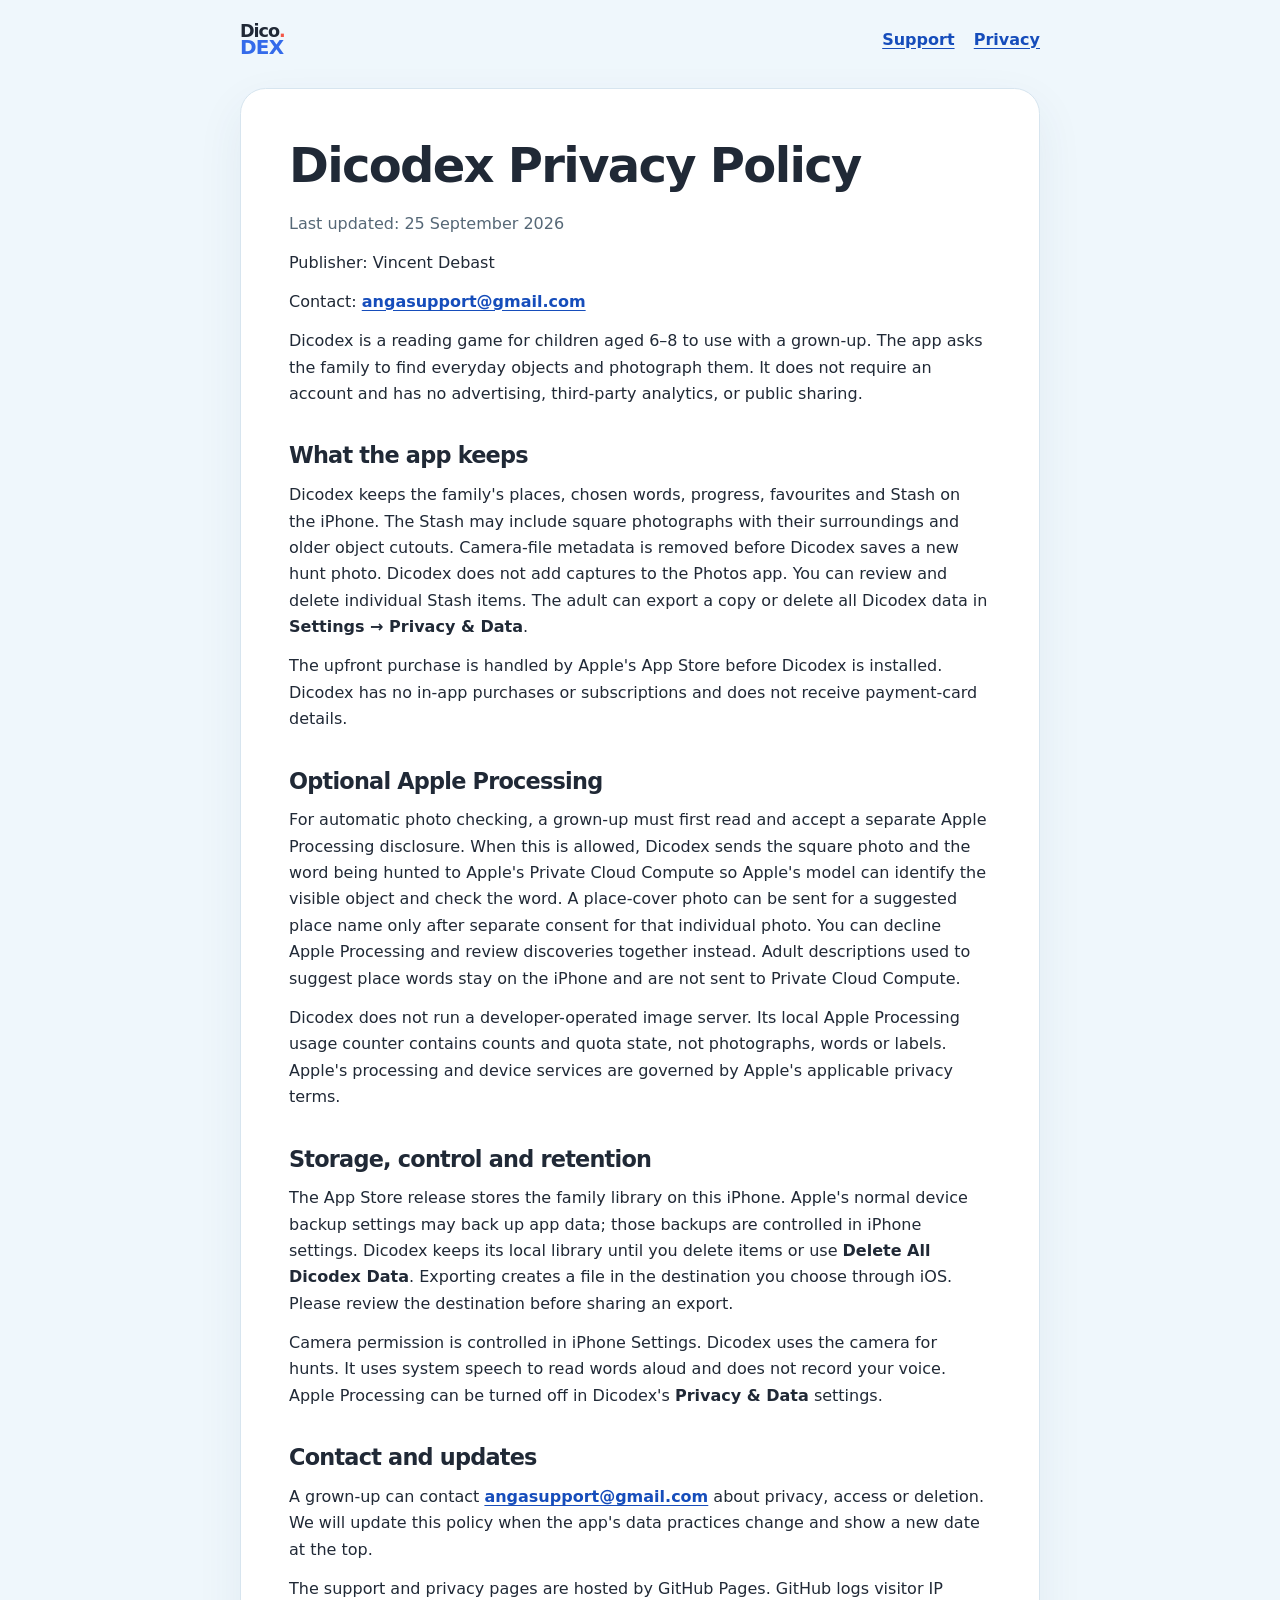
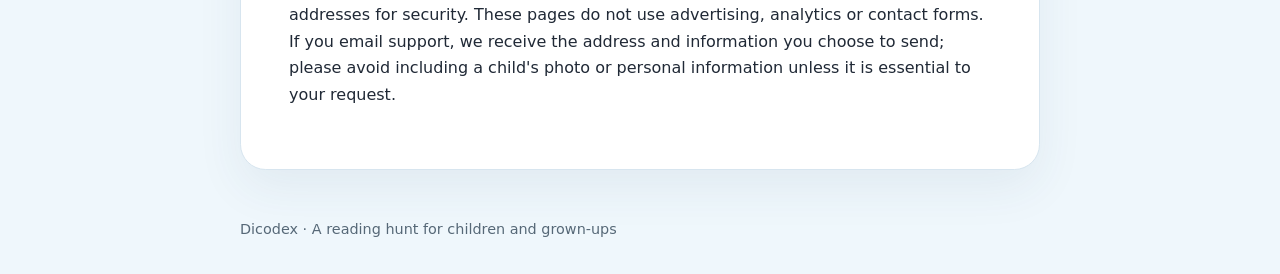
==== privacy/index.html @ 9e1d4e30 "Publish Dicodex support and privacy pages" ====
<!doctype html>
<html lang="en-GB">
<head>
  <meta charset="utf-8">
  <meta name="viewport" content="width=device-width, initial-scale=1">
  <meta name="color-scheme" content="light">
  <meta name="description" content="Privacy Policy for Dicodex, the children's reading hunt.">
  
  <title>Privacy Policy · Dicodex</title>
  <link rel="stylesheet" href="../site.css">
  <link rel="icon" type="image/png" href="../icon.png">
</head>
<body>
  <a class="skip" href="#main">Skip to content</a>
  
  <header class="header">
    <a class="brand" href="../" aria-label="Dicodex support home"><span>Dico<span class="dot">.</span></span><strong>DEX</strong></a>
    <nav aria-label="Pages"><a href="../">Support</a><a href="./">Privacy</a></nav>
  </header>
  <main id="main" class="paper"><h1 id="dicodex-privacy-policy">Dicodex Privacy Policy</h1>
<p>Last updated: 25 September 2026</p>
<p>Publisher: Vincent Debast</p>
<p>Contact: <strong><a
href="mailto:angasupport@gmail.com"><span>angasupport@gmail.com</span></a></strong></p>
<p>Dicodex is a reading game for children aged 6–8 to use with a
grown-up. The app asks the family to find everyday objects and
photograph them. It does not require an account and has no advertising,
third-party analytics, or public sharing.</p>
<h2 id="what-the-app-keeps">What the app keeps</h2>
<p>Dicodex keeps the family's places, chosen words, progress, favourites
and Stash on the iPhone. The Stash may include square photographs with
their surroundings and older object cutouts. Camera-file metadata is
removed before Dicodex saves a new hunt photo. Dicodex does not add
captures to the Photos app. You can review and delete individual Stash
items. The adult can export a copy or delete all Dicodex data in
<strong>Settings → Privacy &amp; Data</strong>.</p>
<p>The upfront purchase is handled by Apple's App Store before Dicodex
is installed. Dicodex has no in-app purchases or subscriptions and does
not receive payment-card details.</p>
<h2 id="optional-apple-processing">Optional Apple Processing</h2>
<p>For automatic photo checking, a grown-up must first read and accept a
separate Apple Processing disclosure. When this is allowed, Dicodex
sends the square photo and the word being hunted to Apple's Private
Cloud Compute so Apple's model can identify the visible object and check
the word. A place-cover photo can be sent for a suggested place name
only after separate consent for that individual photo. You can decline
Apple Processing and review discoveries together instead. Adult
descriptions used to suggest place words stay on the iPhone and are not
sent to Private Cloud Compute.</p>
<p>Dicodex does not run a developer-operated image server. Its local
Apple Processing usage counter contains counts and quota state, not
photographs, words or labels. Apple's processing and device services are
governed by Apple's applicable privacy terms.</p>
<h2 id="storage-control-and-retention">Storage, control and
retention</h2>
<p>The App Store release stores the family library on this iPhone.
Apple's normal device backup settings may back up app data; those
backups are controlled in iPhone settings. Dicodex keeps its local
library until you delete items or use <strong>Delete All Dicodex
Data</strong>. Exporting creates a file in the destination you choose
through iOS. Please review the destination before sharing an export.</p>
<p>Camera permission is controlled in iPhone Settings. Dicodex uses the
camera for hunts. It uses system speech to read words aloud and does not
record your voice. Apple Processing can be turned off in Dicodex's
<strong>Privacy &amp; Data</strong> settings.</p>
<h2 id="contact-and-updates">Contact and updates</h2>
<p>A grown-up can contact <strong><a
href="mailto:angasupport@gmail.com"><span>angasupport@gmail.com</span></a></strong>
about privacy, access or deletion. We will update this policy when the
app's data practices change and show a new date at the top.</p>
<p>The support and privacy pages are hosted by GitHub Pages. GitHub logs
visitor IP addresses for security. These pages do not use advertising,
analytics or contact forms. If you email support, we receive the address
and information you choose to send; please avoid including a child's
photo or personal information unless it is essential to your
request.</p>
</main>
  <footer>Dicodex · A reading hunt for children and grown-ups</footer>
</body>
</html>
---- site.css ----
:root {
  color-scheme: light;
  --paper: #eff7fc;
  --ink: #202936;
  --cobalt: #346bea;
  --coral: #f35646;
  --outline: #7a95a7;
}

* { box-sizing: border-box; }

html { scroll-behavior: smooth; }

body {
  margin: 0;
  background: var(--paper);
  color: var(--ink);
  font: 1rem/1.65 system-ui, -apple-system, BlinkMacSystemFont, "Segoe UI", sans-serif;
}

a { color: #164dbb; text-underline-offset: .18em; }
a:hover { color: #0b358a; }
a:focus-visible { outline: 3px solid var(--coral); outline-offset: 4px; border-radius: 3px; }

.skip { position: absolute; left: -100vw; top: .5rem; z-index: 10; background: white; padding: .5rem 1rem; }
.skip:focus { left: .5rem; }
.draft { background: #ffe8a3; padding: .45rem 1rem; text-align: center; font-weight: 750; font-size: .8rem; letter-spacing: .04em; }

.header {
  max-width: 53rem;
  margin: 0 auto;
  padding: 1.5rem 1.5rem 0;
  display: flex;
  align-items: center;
  justify-content: space-between;
  gap: 1rem;
}

.brand { color: var(--ink); font-size: 1.1rem; line-height: .85; font-weight: 900; letter-spacing: -.06em; text-decoration: none; display: flex; flex-direction: column; }
.brand strong { color: var(--cobalt); font-size: 1.25rem; letter-spacing: -.04em; }
.brand .dot { color: var(--coral); }
.header nav { display: flex; gap: 1.2rem; font-weight: 700; }

.paper {
  max-width: 50rem;
  margin: 2rem auto 3rem;
  padding: clamp(1.5rem, 5vw, 3rem);
  background: white;
  border: 1px solid #d7e5ef;
  border-radius: 1.6rem;
  box-shadow: 0 18px 48px #27476112;
}

h1, h2 { line-height: 1.2; letter-spacing: -.035em; }
h1 { margin: 0 0 1rem; font-size: clamp(2rem, 6vw, 3rem); }
h2 { margin: 2.2rem 0 .7rem; font-size: 1.4rem; }
p { margin: .8rem 0; max-width: 70ch; }
strong { font-weight: 750; }
.paper > p:first-of-type { color: #566877; }
footer { max-width: 53rem; margin: 0 auto 2rem; padding: 0 1.5rem; color: #566877; font-size: .9rem; }

@media (max-width: 40rem) {
  .header { padding-top: 1rem; }
  .paper { margin: 1.25rem .75rem 2rem; border-radius: 1.2rem; }
}

@media (prefers-reduced-motion: reduce) {
  html { scroll-behavior: auto; }
}
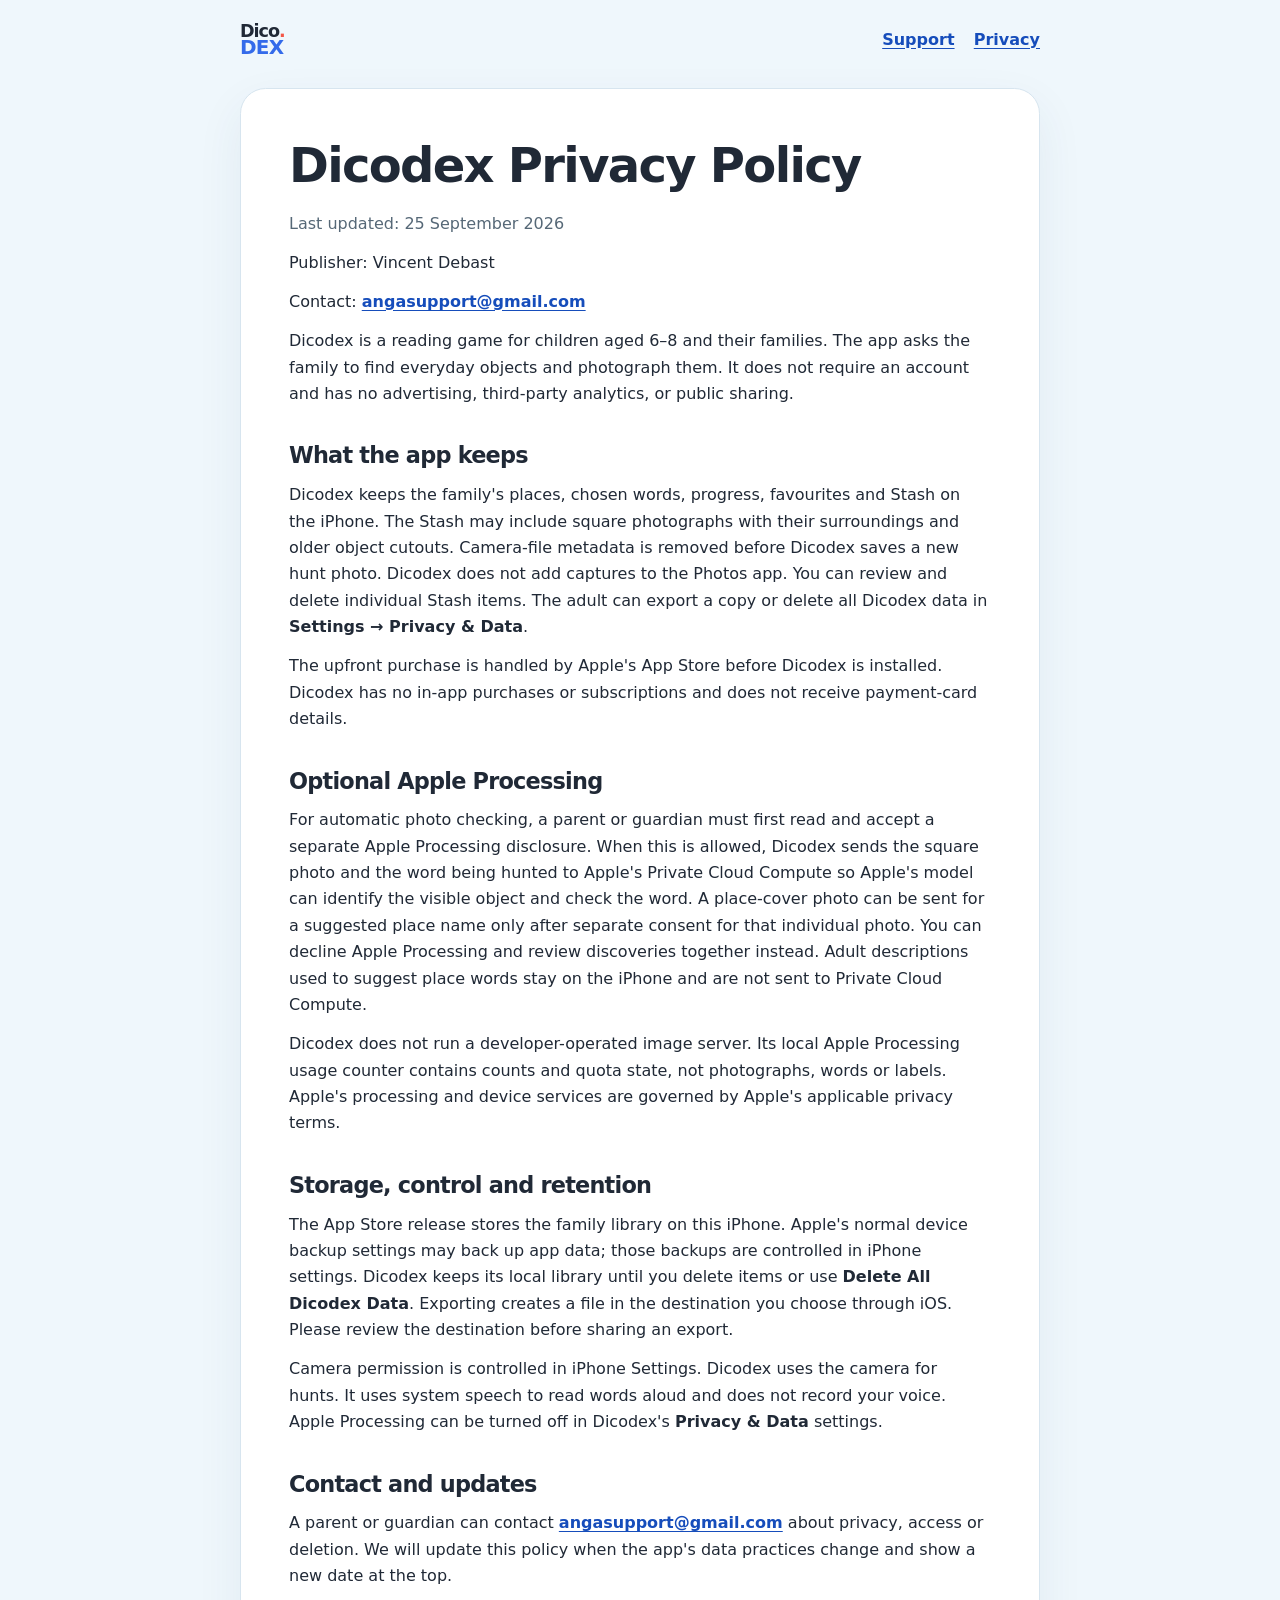
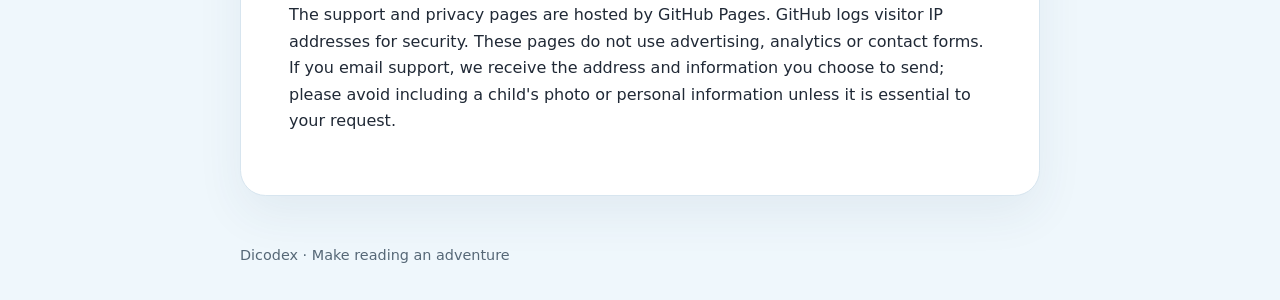
==== commit ae2a68ef: "Use family-friendly support and privacy wording" ====
--- a/privacy/index.html
+++ b/privacy/index.html
@@ -22,8 +22,8 @@
 <p>Publisher: Vincent Debast</p>
 <p>Contact: <strong><a
 href="mailto:angasupport@gmail.com"><span>angasupport@gmail.com</span></a></strong></p>
-<p>Dicodex is a reading game for children aged 6–8 to use with a
-grown-up. The app asks the family to find everyday objects and
+<p>Dicodex is a reading game for children aged 6–8 and their families.
+The app asks the family to find everyday objects and
 photograph them. It does not require an account and has no advertising,
 third-party analytics, or public sharing.</p>
 <h2 id="what-the-app-keeps">What the app keeps</h2>
@@ -38,7 +38,7 @@
 is installed. Dicodex has no in-app purchases or subscriptions and does
 not receive payment-card details.</p>
 <h2 id="optional-apple-processing">Optional Apple Processing</h2>
-<p>For automatic photo checking, a grown-up must first read and accept a
+<p>For automatic photo checking, a parent or guardian must first read and accept a
 separate Apple Processing disclosure. When this is allowed, Dicodex
 sends the square photo and the word being hunted to Apple's Private
 Cloud Compute so Apple's model can identify the visible object and check
@@ -64,7 +64,7 @@
 record your voice. Apple Processing can be turned off in Dicodex's
 <strong>Privacy &amp; Data</strong> settings.</p>
 <h2 id="contact-and-updates">Contact and updates</h2>
-<p>A grown-up can contact <strong><a
+<p>A parent or guardian can contact <strong><a
 href="mailto:angasupport@gmail.com"><span>angasupport@gmail.com</span></a></strong>
 about privacy, access or deletion. We will update this policy when the
 app's data practices change and show a new date at the top.</p>
@@ -75,6 +75,6 @@
 photo or personal information unless it is essential to your
 request.</p>
 </main>
-  <footer>Dicodex · A reading hunt for children and grown-ups</footer>
+  <footer>Dicodex · Make reading an adventure</footer>
 </body>
 </html>
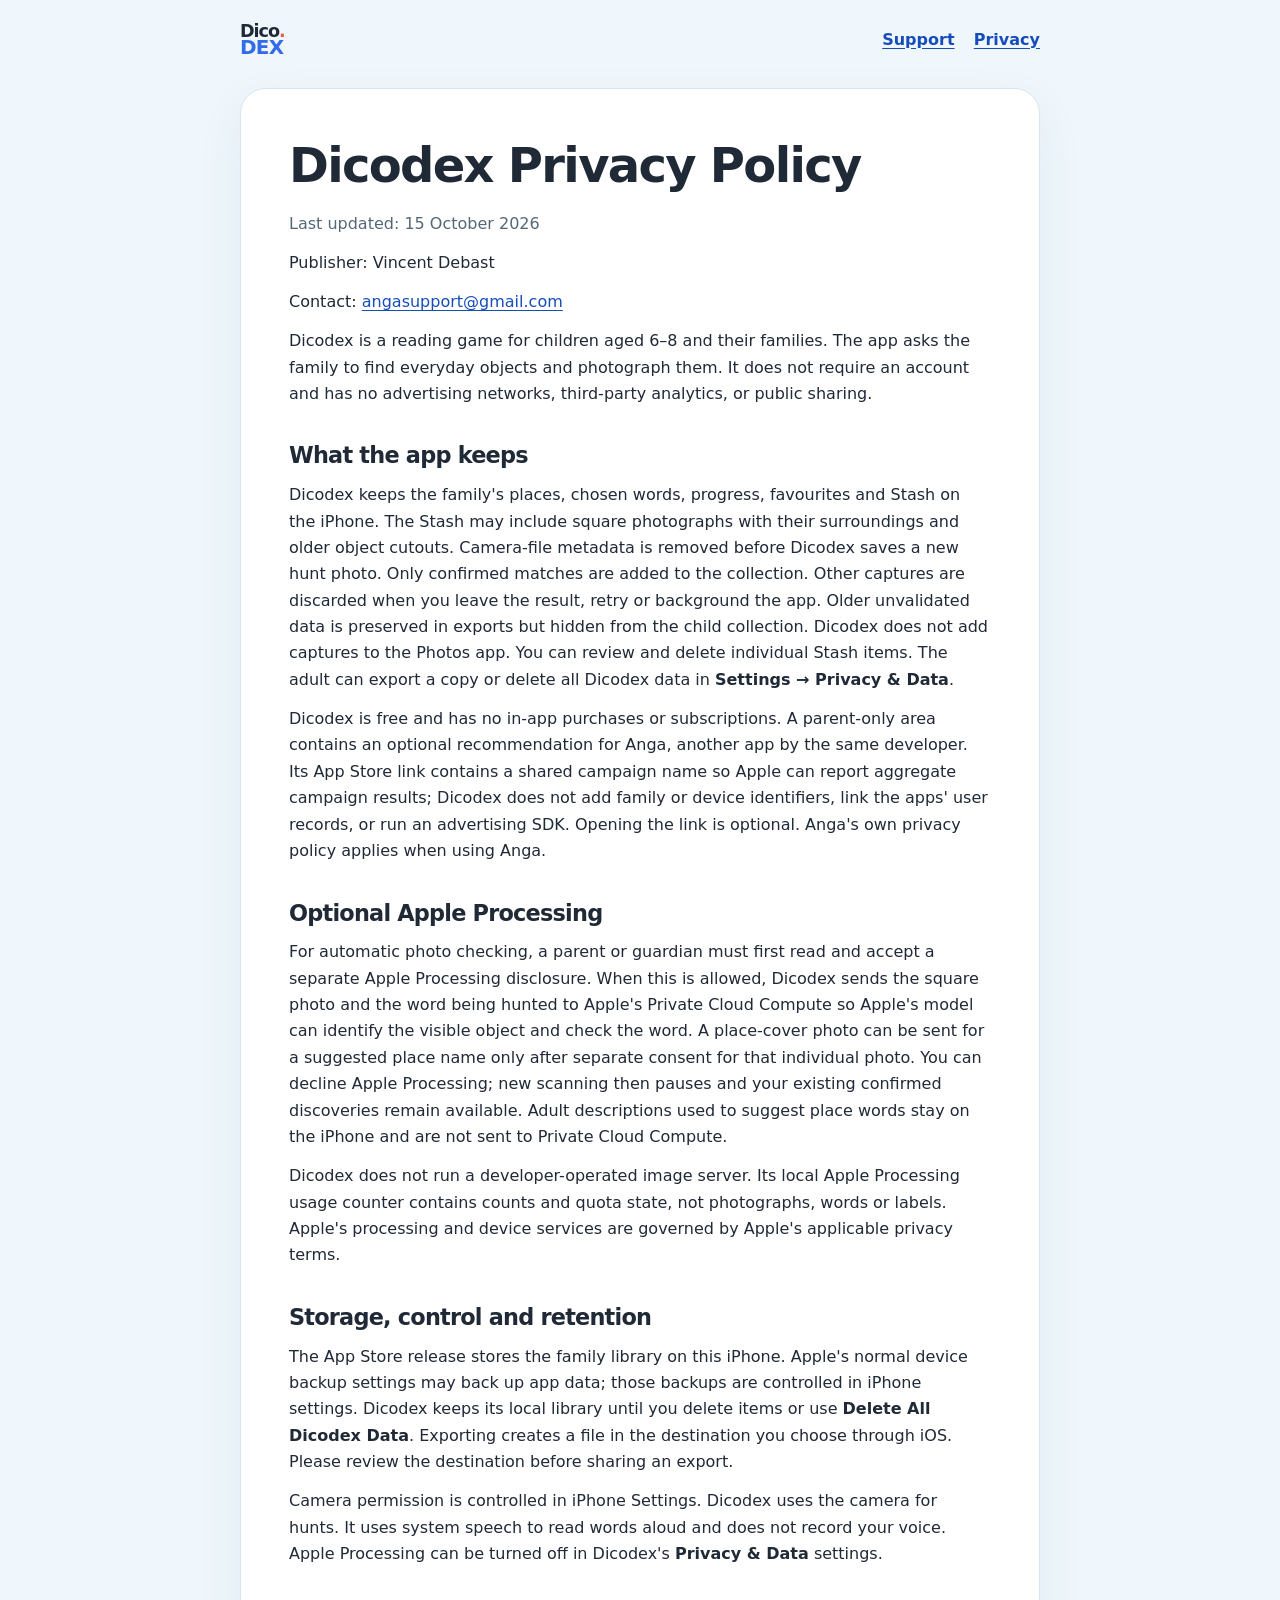
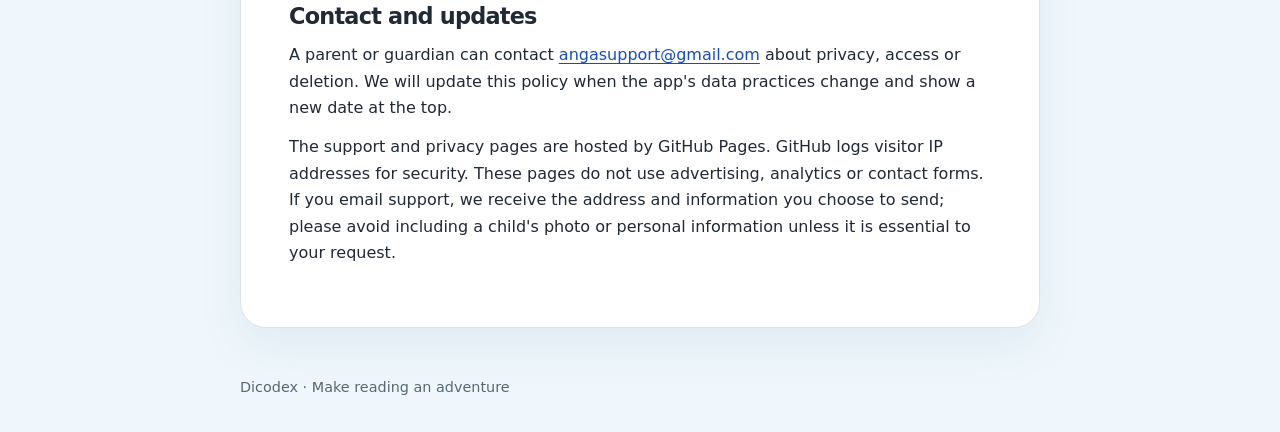
==== commit e530cc7e: "Align support and privacy with free confirmed-discovery release" ====
--- a/privacy/index.html
+++ b/privacy/index.html
@@ -18,35 +18,43 @@
     <nav aria-label="Pages"><a href="../">Support</a><a href="./">Privacy</a></nav>
   </header>
   <main id="main" class="paper"><h1 id="dicodex-privacy-policy">Dicodex Privacy Policy</h1>
-<p>Last updated: 25 September 2026</p>
+<p>Last updated: 15 October 2026</p>
 <p>Publisher: Vincent Debast</p>
-<p>Contact: <strong><a
-href="mailto:angasupport@gmail.com"><span>angasupport@gmail.com</span></a></strong></p>
+<p>Contact: <a
+href="mailto:angasupport@gmail.com"><span>angasupport@gmail.com</span></a></p>
 <p>Dicodex is a reading game for children aged 6–8 and their families.
-The app asks the family to find everyday objects and
-photograph them. It does not require an account and has no advertising,
-third-party analytics, or public sharing.</p>
+The app asks the family to find everyday objects and photograph them. It
+does not require an account and has no advertising networks, third-party
+analytics, or public sharing.</p>
 <h2 id="what-the-app-keeps">What the app keeps</h2>
 <p>Dicodex keeps the family's places, chosen words, progress, favourites
 and Stash on the iPhone. The Stash may include square photographs with
 their surroundings and older object cutouts. Camera-file metadata is
-removed before Dicodex saves a new hunt photo. Dicodex does not add
-captures to the Photos app. You can review and delete individual Stash
-items. The adult can export a copy or delete all Dicodex data in
+removed before Dicodex saves a new hunt photo. Only confirmed matches
+are added to the collection. Other captures are discarded when you leave
+the result, retry or background the app. Older unvalidated data is
+preserved in exports but hidden from the child collection. Dicodex does
+not add captures to the Photos app. You can review and delete individual
+Stash items. The adult can export a copy or delete all Dicodex data in
 <strong>Settings → Privacy &amp; Data</strong>.</p>
-<p>The upfront purchase is handled by Apple's App Store before Dicodex
-is installed. Dicodex has no in-app purchases or subscriptions and does
-not receive payment-card details.</p>
+<p>Dicodex is free and has no in-app purchases or subscriptions. A
+parent-only area contains an optional recommendation for Anga, another
+app by the same developer. Its App Store link contains a shared campaign
+name so Apple can report aggregate campaign results; Dicodex does not
+add family or device identifiers, link the apps' user records, or run an
+advertising SDK. Opening the link is optional. Anga's own privacy policy
+applies when using Anga.</p>
 <h2 id="optional-apple-processing">Optional Apple Processing</h2>
-<p>For automatic photo checking, a parent or guardian must first read and accept a
-separate Apple Processing disclosure. When this is allowed, Dicodex
-sends the square photo and the word being hunted to Apple's Private
-Cloud Compute so Apple's model can identify the visible object and check
-the word. A place-cover photo can be sent for a suggested place name
-only after separate consent for that individual photo. You can decline
-Apple Processing and review discoveries together instead. Adult
-descriptions used to suggest place words stay on the iPhone and are not
-sent to Private Cloud Compute.</p>
+<p>For automatic photo checking, a parent or guardian must first read
+and accept a separate Apple Processing disclosure. When this is allowed,
+Dicodex sends the square photo and the word being hunted to Apple's
+Private Cloud Compute so Apple's model can identify the visible object
+and check the word. A place-cover photo can be sent for a suggested
+place name only after separate consent for that individual photo. You
+can decline Apple Processing; new scanning then pauses and your existing
+confirmed discoveries remain available. Adult descriptions used to
+suggest place words stay on the iPhone and are not sent to Private Cloud
+Compute.</p>
 <p>Dicodex does not run a developer-operated image server. Its local
 Apple Processing usage counter contains counts and quota state, not
 photographs, words or labels. Apple's processing and device services are
@@ -64,8 +72,8 @@
 record your voice. Apple Processing can be turned off in Dicodex's
 <strong>Privacy &amp; Data</strong> settings.</p>
 <h2 id="contact-and-updates">Contact and updates</h2>
-<p>A parent or guardian can contact <strong><a
-href="mailto:angasupport@gmail.com"><span>angasupport@gmail.com</span></a></strong>
+<p>A parent or guardian can contact <a
+href="mailto:angasupport@gmail.com"><span>angasupport@gmail.com</span></a>
 about privacy, access or deletion. We will update this policy when the
 app's data practices change and show a new date at the top.</p>
 <p>The support and privacy pages are hosted by GitHub Pages. GitHub logs
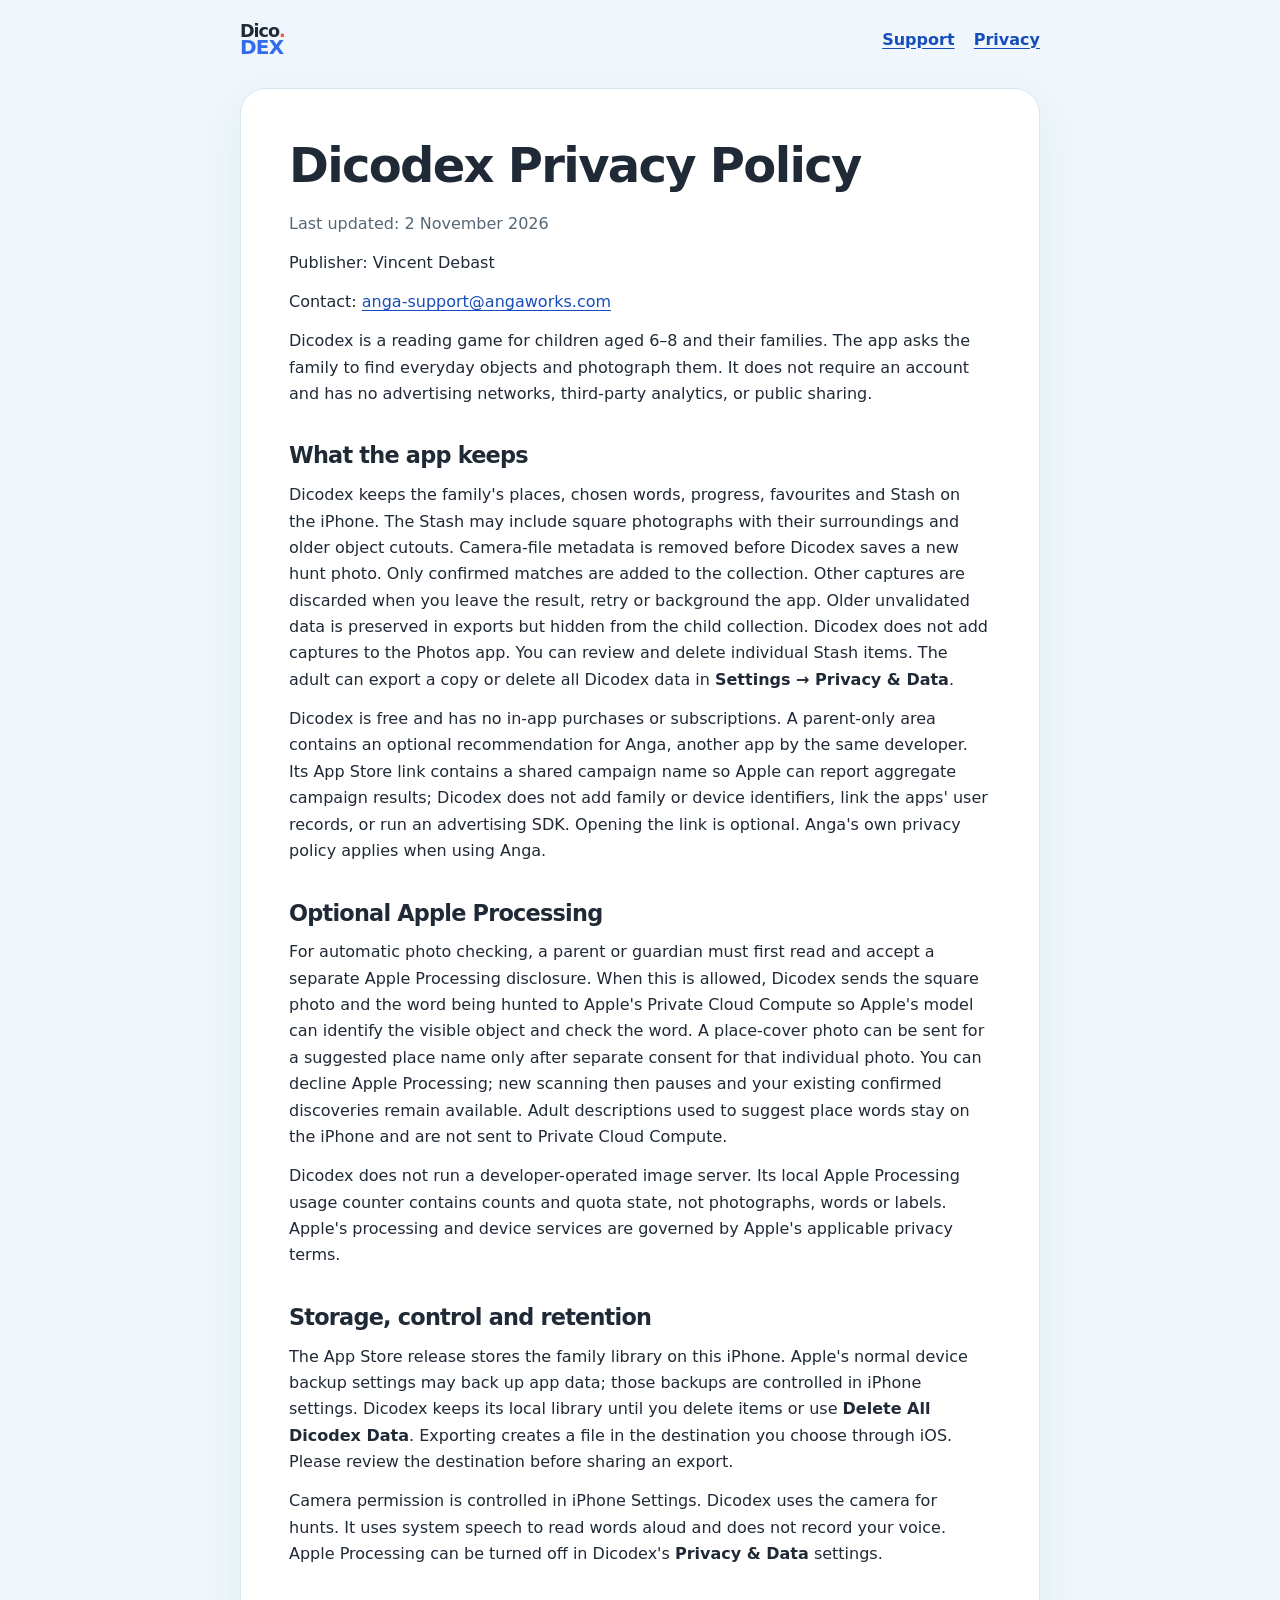
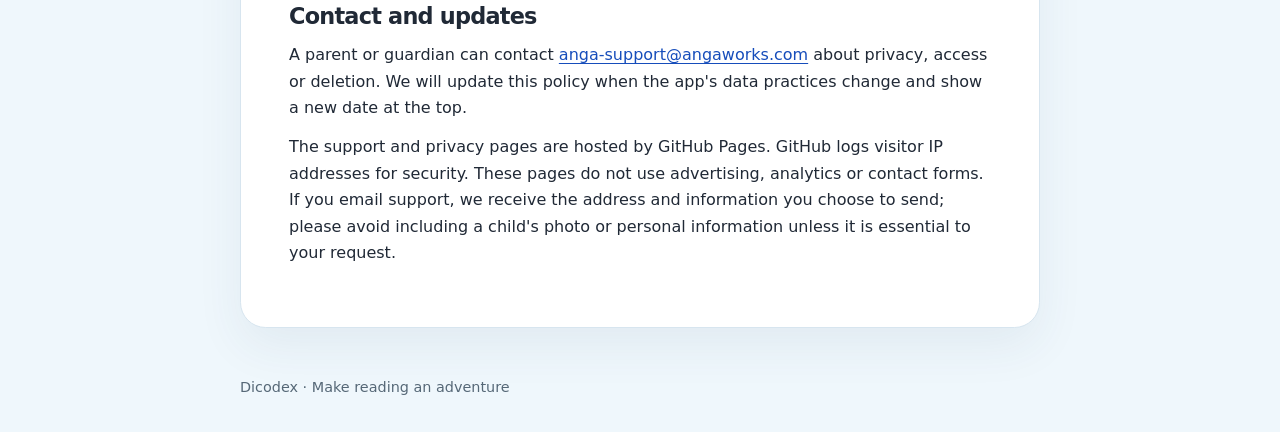
==== commit 1d67d636: "Correct Dicodex public support contact" ====
--- a/privacy/index.html
+++ b/privacy/index.html
@@ -18,10 +18,10 @@
     <nav aria-label="Pages"><a href="../">Support</a><a href="./">Privacy</a></nav>
   </header>
   <main id="main" class="paper"><h1 id="dicodex-privacy-policy">Dicodex Privacy Policy</h1>
-<p>Last updated: 15 October 2026</p>
+<p>Last updated: 2 November 2026</p>
 <p>Publisher: Vincent Debast</p>
 <p>Contact: <a
-href="mailto:angasupport@gmail.com"><span>angasupport@gmail.com</span></a></p>
+href="mailto:anga-support@angaworks.com"><span>anga-support@angaworks.com</span></a></p>
 <p>Dicodex is a reading game for children aged 6–8 and their families.
 The app asks the family to find everyday objects and photograph them. It
 does not require an account and has no advertising networks, third-party
@@ -73,7 +73,7 @@
 <strong>Privacy &amp; Data</strong> settings.</p>
 <h2 id="contact-and-updates">Contact and updates</h2>
 <p>A parent or guardian can contact <a
-href="mailto:angasupport@gmail.com"><span>angasupport@gmail.com</span></a>
+href="mailto:anga-support@angaworks.com"><span>anga-support@angaworks.com</span></a>
 about privacy, access or deletion. We will update this policy when the
 app's data practices change and show a new date at the top.</p>
 <p>The support and privacy pages are hosted by GitHub Pages. GitHub logs
